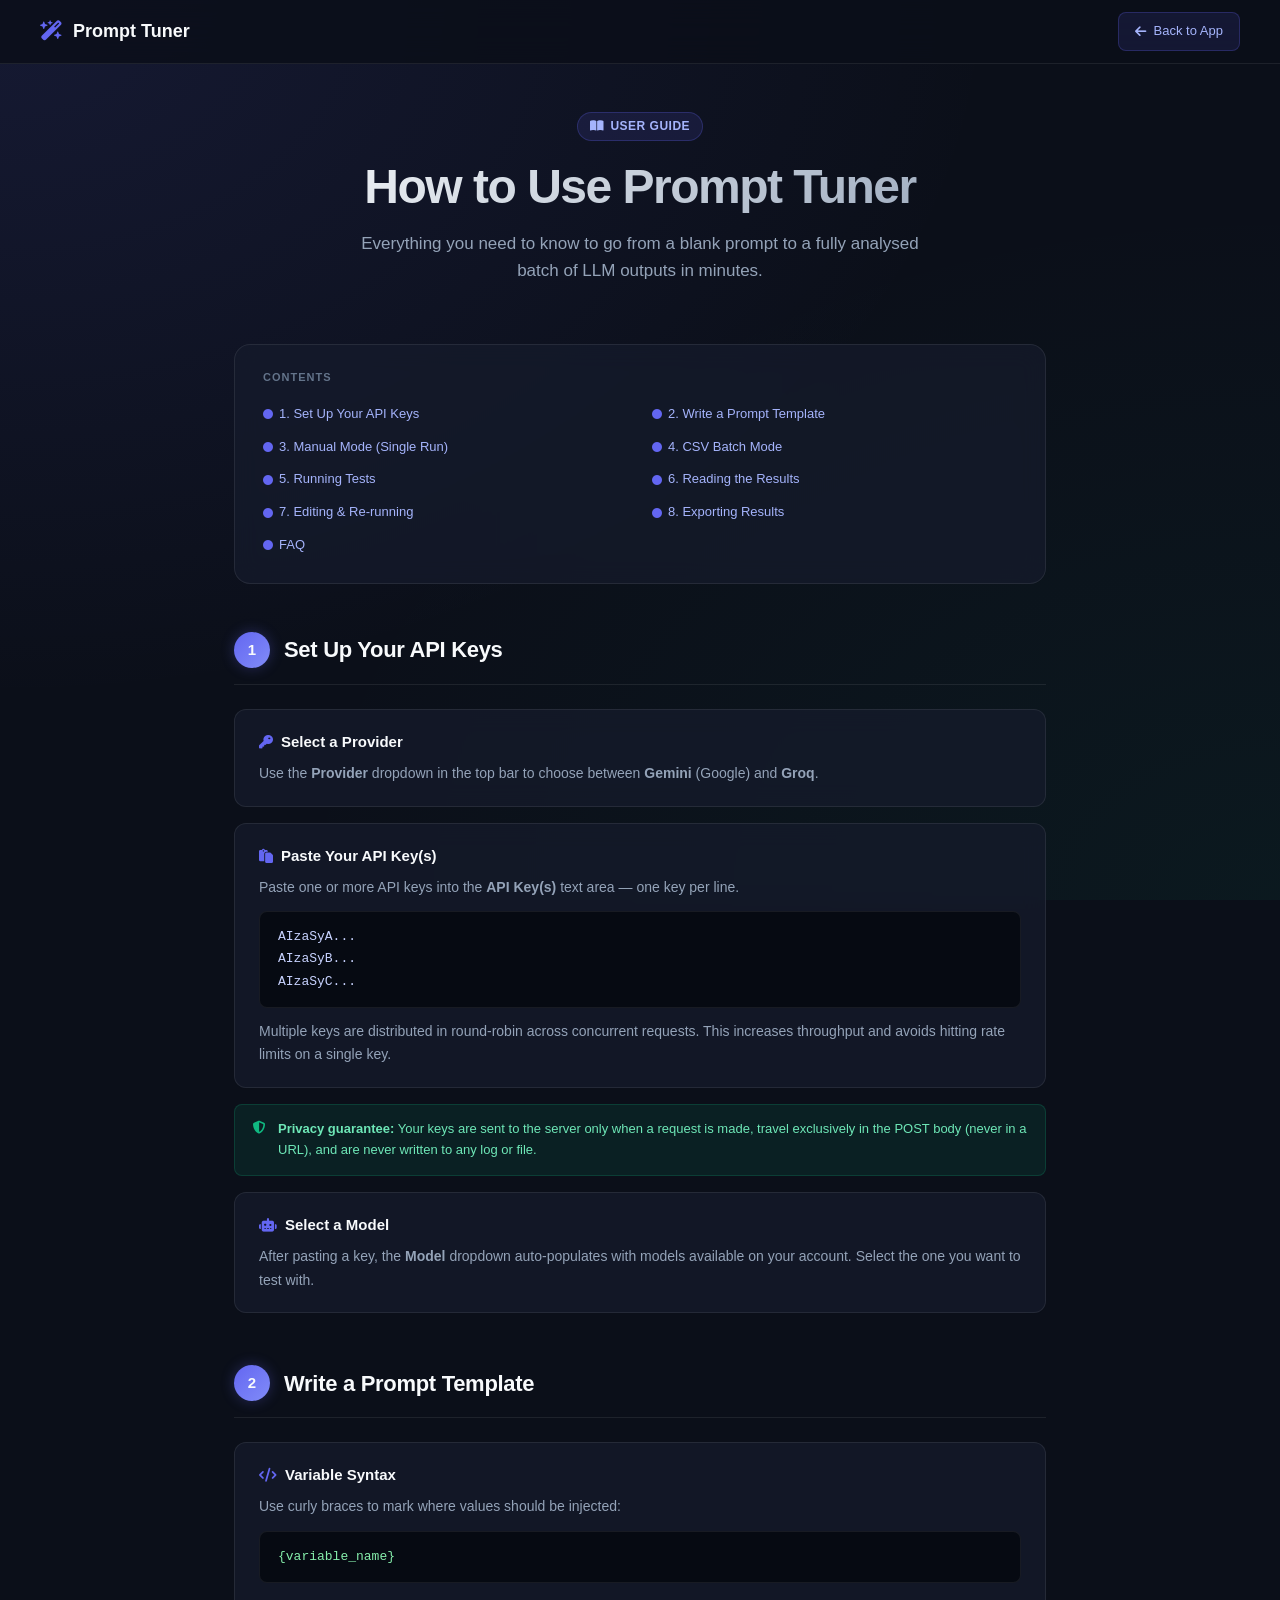
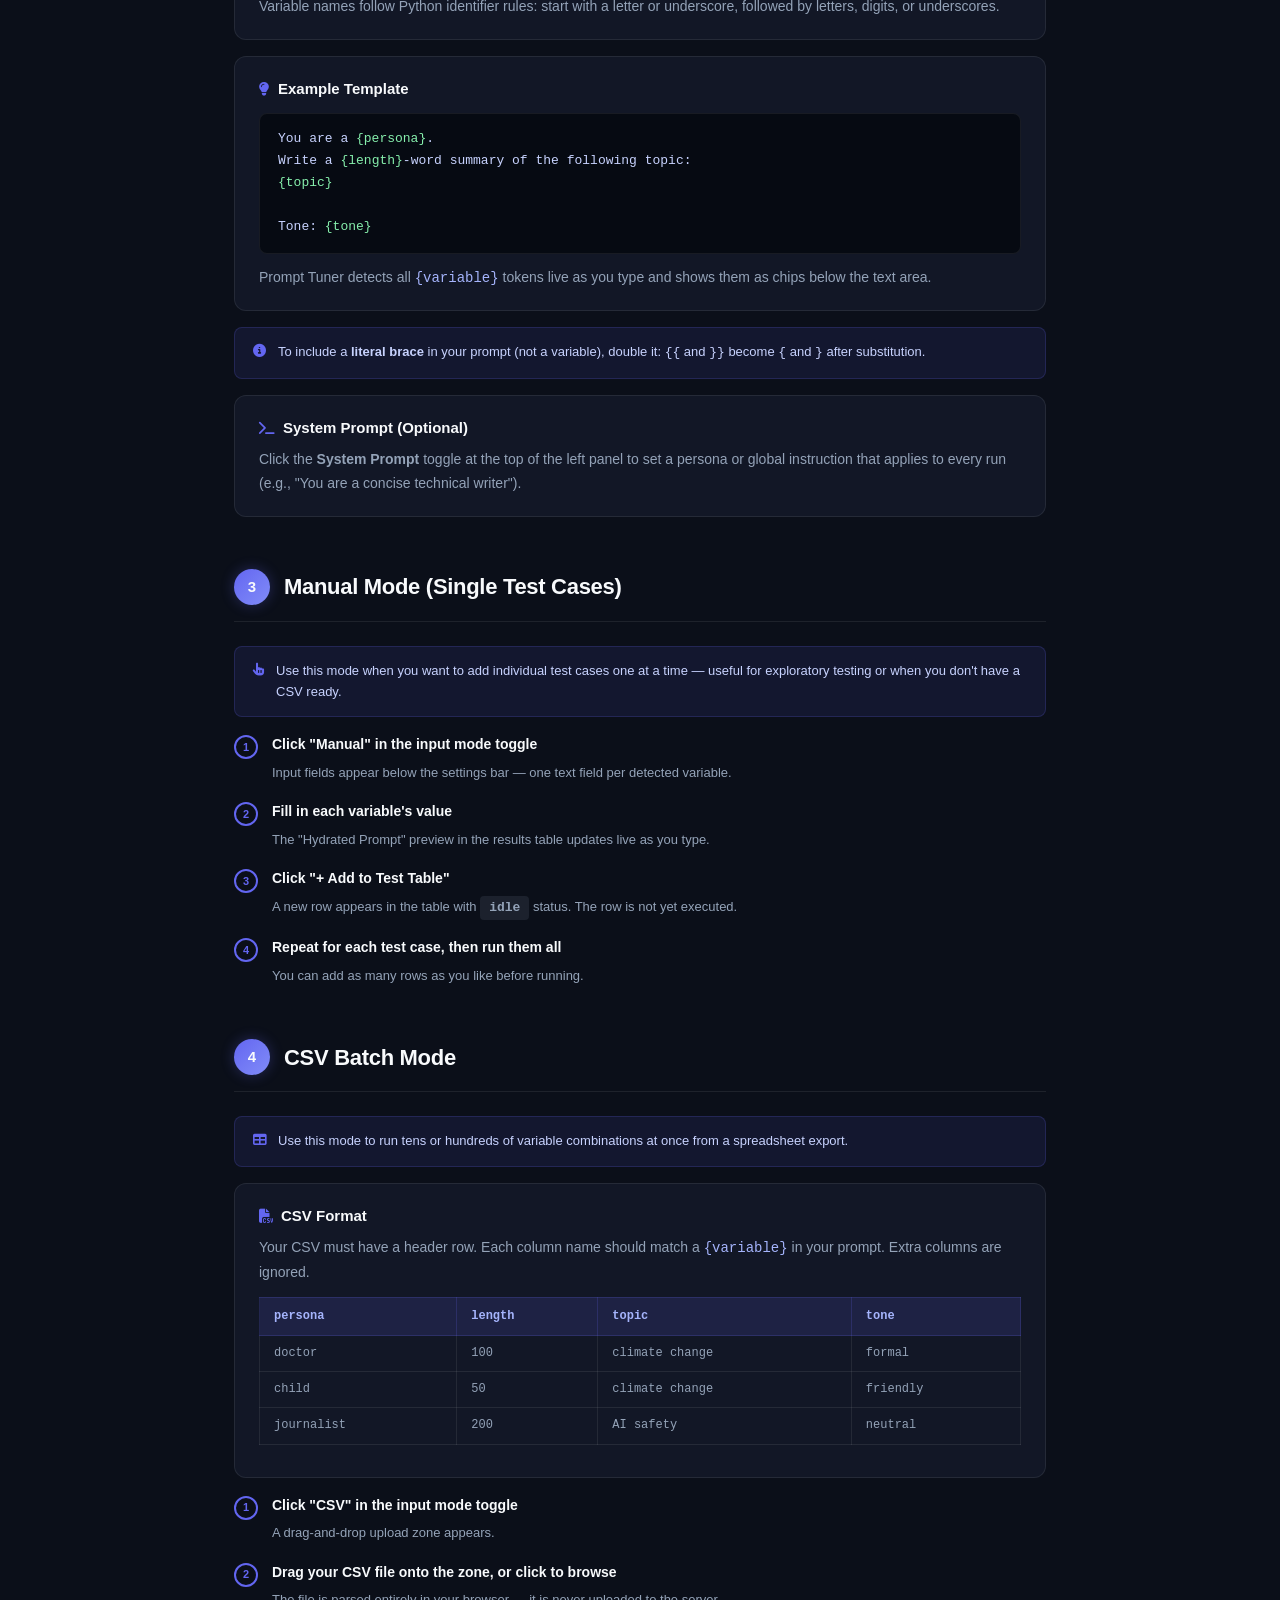
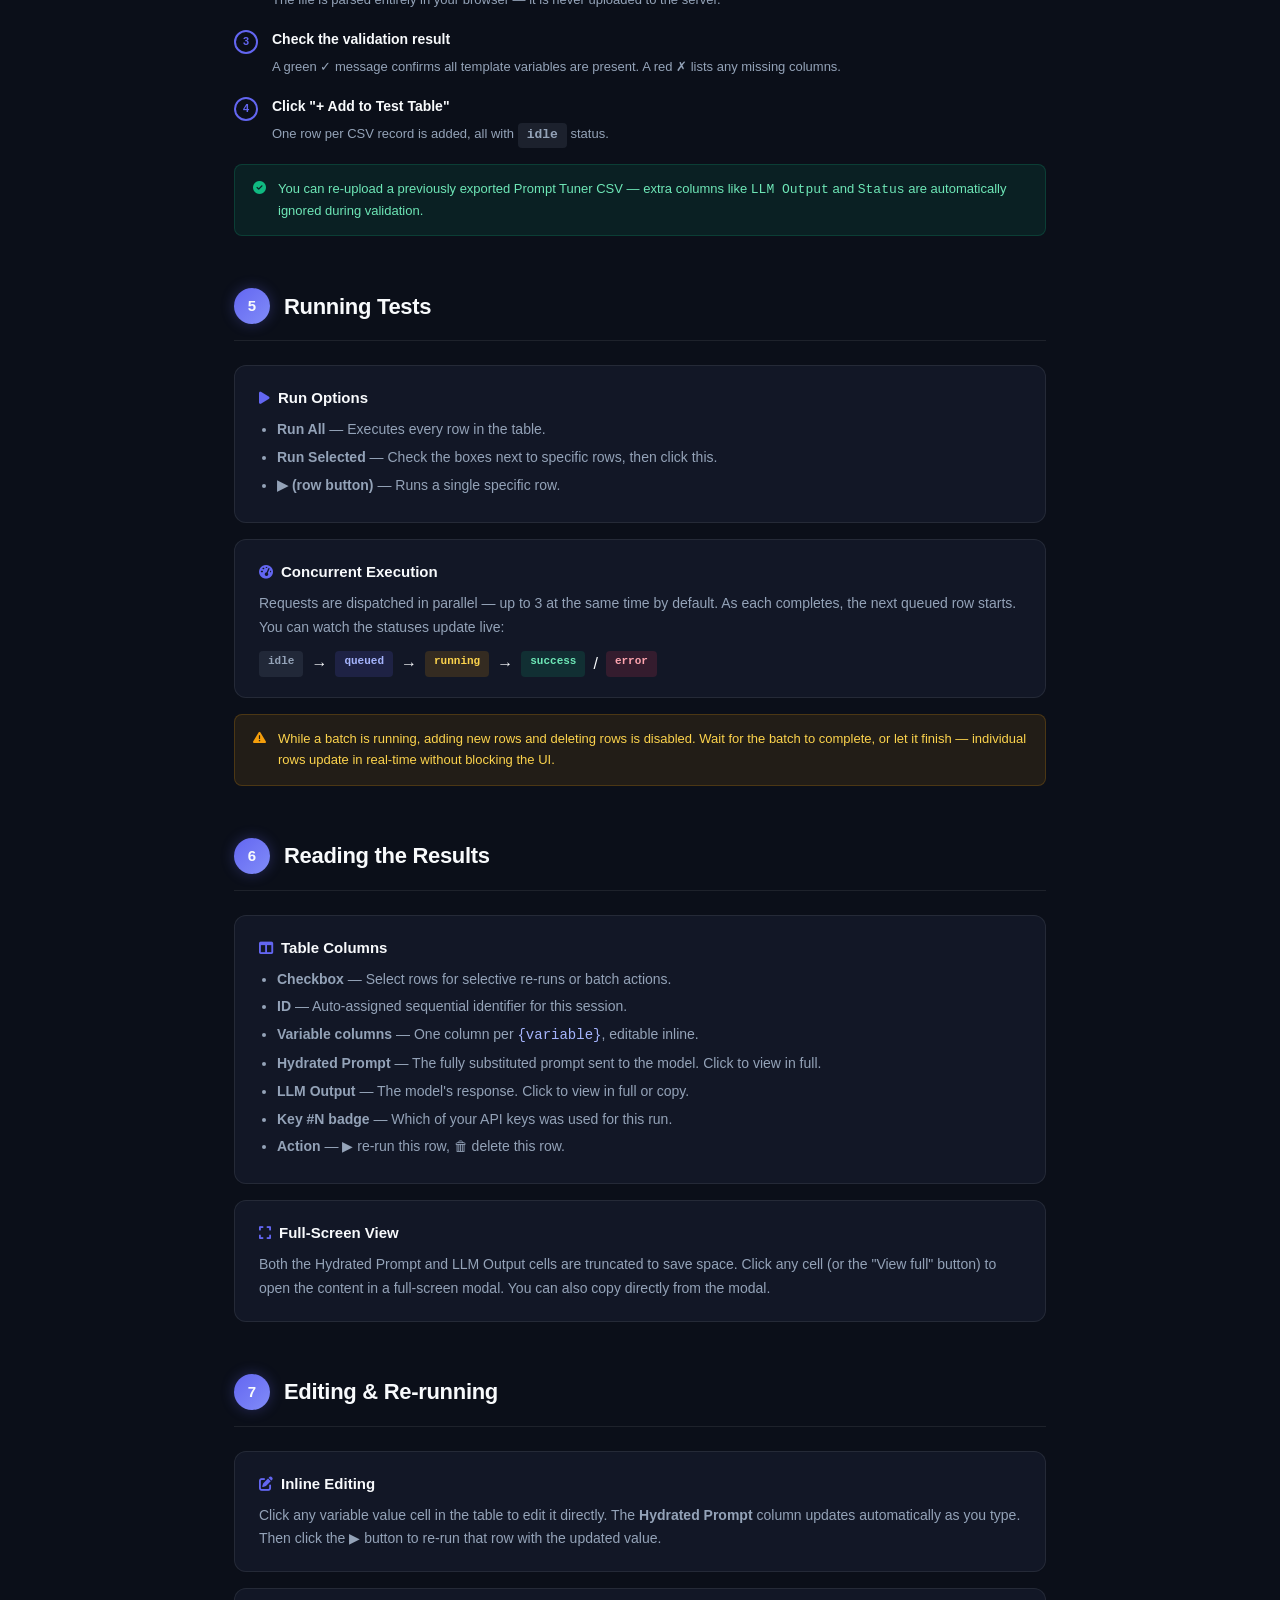
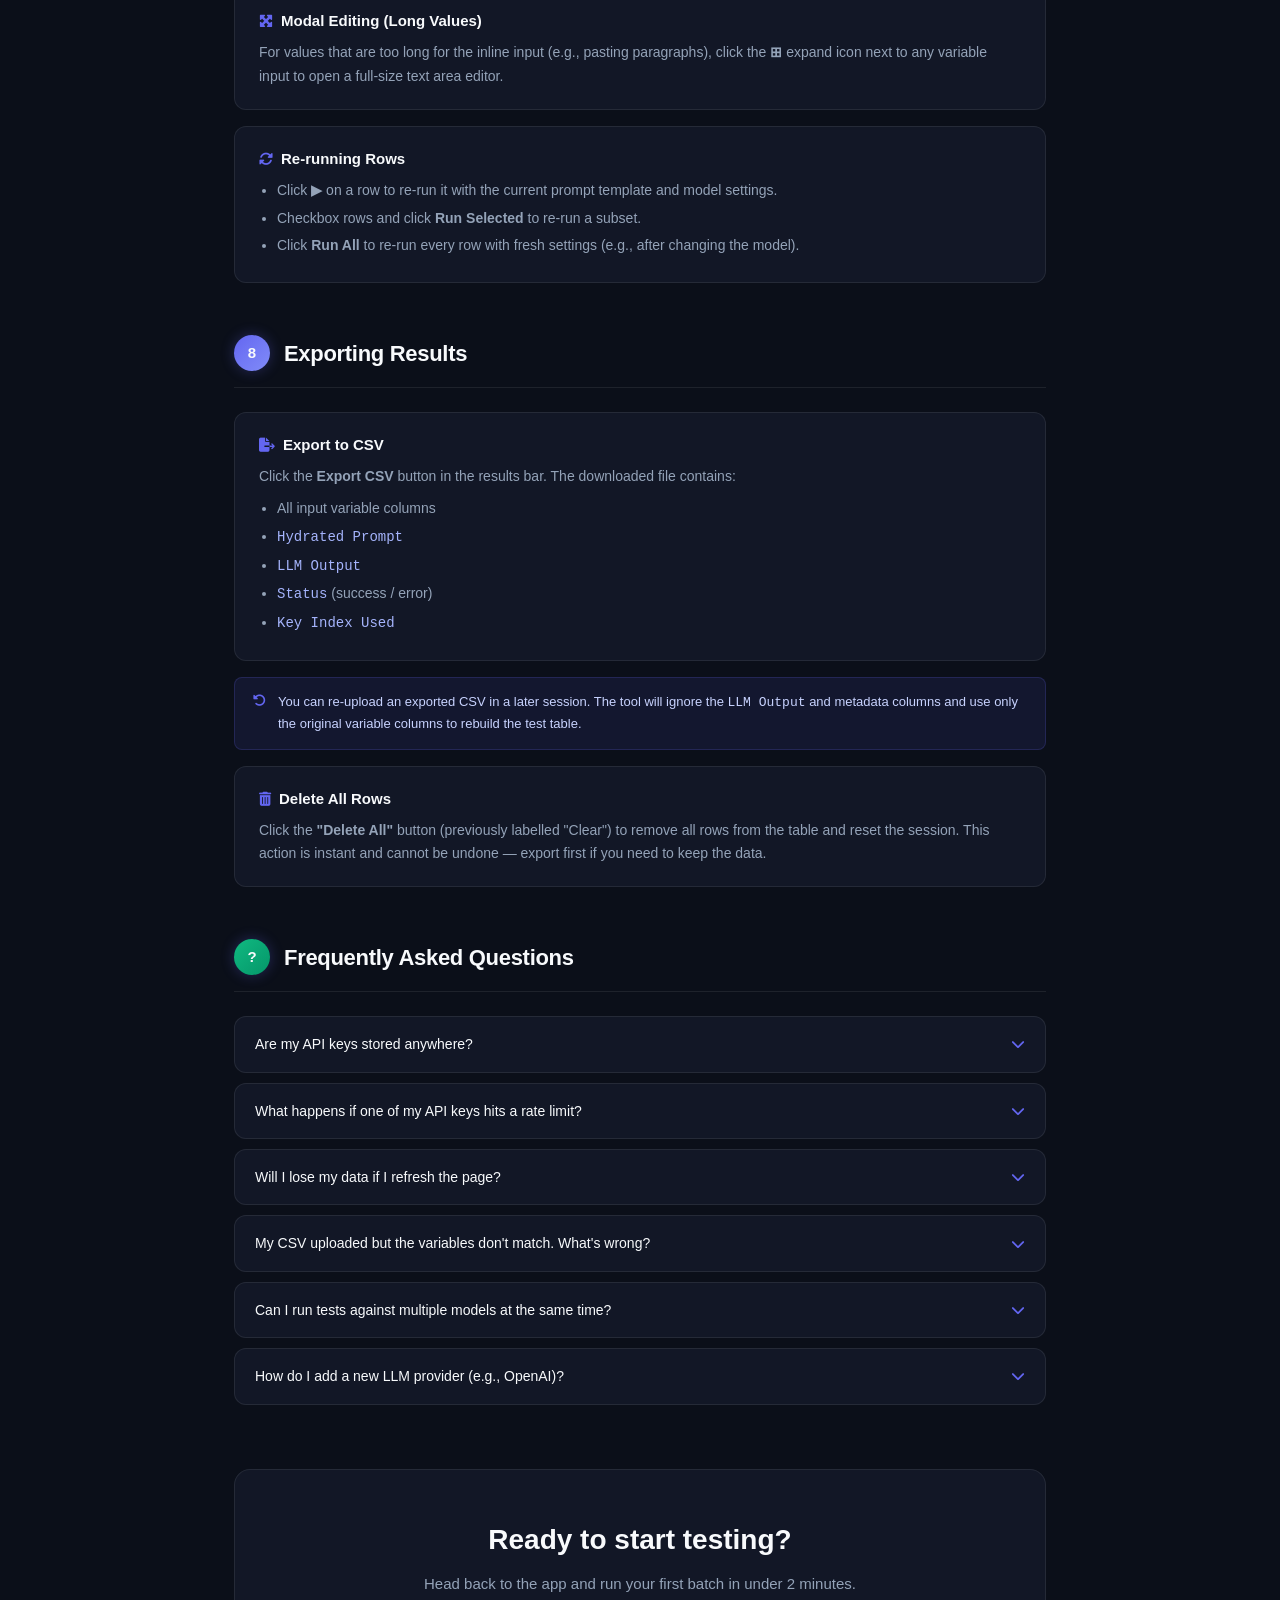
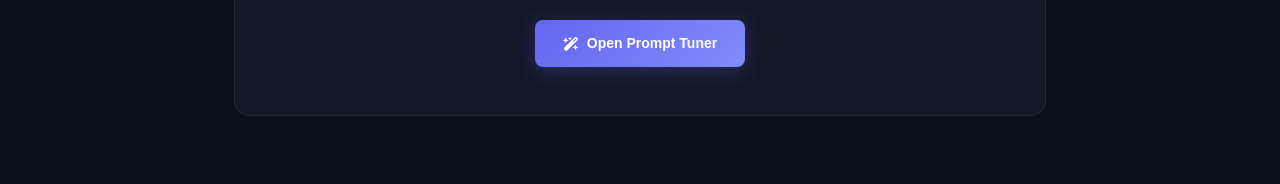
==== templates/help.html @ 9fb8c9c3 "additions" ====
<!DOCTYPE html>
<html lang="en">
<head>
    <meta charset="UTF-8">
    <meta name="viewport" content="width=device-width, initial-scale=1.0">
    <title>How to Use — Prompt Tuner</title>
    <meta name="description" content="Step-by-step guide on how to use Prompt Tuner for batch LLM prompt testing.">
    <meta http-equiv="Content-Security-Policy" content="default-src 'self'; script-src 'self' https://cdnjs.cloudflare.com; style-src 'self' 'unsafe-inline' https://cdnjs.cloudflare.com https://fonts.googleapis.com; font-src 'self' https://fonts.gstatic.com https://cdnjs.cloudflare.com; img-src 'self' data:; connect-src 'self'; frame-ancestors 'none'">
    <link rel="preconnect" href="https://fonts.googleapis.com">
    <link rel="preconnect" href="https://fonts.gstatic.com" crossorigin>
    <link href="https://fonts.googleapis.com/css2?family=Inter:wght@300;400;500;600;700&family=Outfit:wght@400;500;600;700;800&family=JetBrains+Mono:wght@400;500&display=swap" rel="stylesheet">
    <link rel="stylesheet" href="https://cdnjs.cloudflare.com/ajax/libs/font-awesome/6.4.0/css/all.min.css">
    <style>
        /* ============================================================
           Design tokens — matches the main app's design system
        ============================================================ */
        :root {
            --bg-main: #0b0f19;
            --bg-card: rgba(22, 28, 45, 0.7);
            --border-color: rgba(255, 255, 255, 0.08);
            --primary: #6366f1;
            --primary-hover: #4f46e5;
            --primary-glow: rgba(99, 102, 241, 0.3);
            --success: #10b981;
            --warning: #f59e0b;
            --error: #f43f5e;
            --text-primary: #f8fafc;
            --text-secondary: #94a3b8;
            --text-muted: #64748b;
            --font-heading: 'Outfit', sans-serif;
            --font-body: 'Inter', sans-serif;
            --font-mono: 'JetBrains Mono', monospace;
            --radius-sm: 8px;
            --radius-md: 12px;
            --radius-lg: 16px;
        }

        * { box-sizing: border-box; margin: 0; padding: 0; }

        body {
            background-color: var(--bg-main);
            background-image:
                radial-gradient(at 0% 0%, rgba(99, 102, 241, 0.12) 0px, transparent 55%),
                radial-gradient(at 100% 100%, rgba(16, 185, 129, 0.06) 0px, transparent 55%);
            background-attachment: fixed;
            color: var(--text-primary);
            font-family: var(--font-body);
            line-height: 1.6;
        }

        /* ============================================================
           Top Nav
        ============================================================ */
        .top-nav {
            position: sticky;
            top: 0;
            z-index: 100;
            background: rgba(11, 15, 25, 0.85);
            backdrop-filter: blur(16px);
            -webkit-backdrop-filter: blur(16px);
            border-bottom: 1px solid var(--border-color);
            padding: 12px 40px;
            display: flex;
            align-items: center;
            justify-content: space-between;
        }

        .nav-brand {
            display: flex;
            align-items: center;
            gap: 10px;
            text-decoration: none;
            color: var(--text-primary);
        }

        .nav-brand i { color: var(--primary); font-size: 20px; }

        .nav-brand span {
            font-family: var(--font-heading);
            font-size: 18px;
            font-weight: 700;
        }

        .nav-back {
            display: flex;
            align-items: center;
            gap: 8px;
            background: rgba(99, 102, 241, 0.12);
            border: 1px solid rgba(99, 102, 241, 0.25);
            color: #a5b4fc;
            text-decoration: none;
            padding: 8px 16px;
            border-radius: var(--radius-sm);
            font-size: 13px;
            font-weight: 500;
            transition: all 0.2s ease;
        }

        .nav-back:hover {
            background: rgba(99, 102, 241, 0.22);
            transform: translateX(-2px);
        }

        /* ============================================================
           Page layout
        ============================================================ */
        .page-wrapper {
            max-width: 860px;
            margin: 0 auto;
            padding: 48px 24px 80px;
        }

        /* Hero */
        .hero {
            text-align: center;
            margin-bottom: 60px;
        }

        .hero-badge {
            display: inline-flex;
            align-items: center;
            gap: 6px;
            background: rgba(99, 102, 241, 0.12);
            border: 1px solid rgba(99, 102, 241, 0.25);
            color: #a5b4fc;
            font-size: 12px;
            font-weight: 600;
            padding: 4px 12px;
            border-radius: 20px;
            margin-bottom: 20px;
            letter-spacing: 0.5px;
            text-transform: uppercase;
        }

        .hero h1 {
            font-family: var(--font-heading);
            font-size: 48px;
            font-weight: 800;
            letter-spacing: -1.5px;
            line-height: 1.1;
            margin-bottom: 16px;
            background: linear-gradient(135deg, #f8fafc 0%, #94a3b8 100%);
            -webkit-background-clip: text;
            -webkit-text-fill-color: transparent;
            background-clip: text;
        }

        .hero p {
            font-size: 17px;
            color: var(--text-secondary);
            max-width: 560px;
            margin: 0 auto;
        }

        /* ============================================================
           TOC
        ============================================================ */
        .toc-card {
            background: var(--bg-card);
            border: 1px solid var(--border-color);
            border-radius: var(--radius-lg);
            backdrop-filter: blur(12px);
            padding: 24px 28px;
            margin-bottom: 48px;
        }

        .toc-title {
            font-size: 11px;
            font-weight: 700;
            color: var(--text-muted);
            text-transform: uppercase;
            letter-spacing: 1px;
            margin-bottom: 14px;
        }

        .toc-list {
            list-style: none;
            display: grid;
            grid-template-columns: 1fr 1fr;
            gap: 6px 24px;
        }

        .toc-list a {
            color: #a5b4fc;
            text-decoration: none;
            font-size: 13px;
            display: flex;
            align-items: center;
            gap: 6px;
            padding: 3px 0;
            transition: color 0.15s ease;
        }

        .toc-list a:hover { color: #c7d2fe; }
        .toc-list a i { font-size: 10px; color: var(--primary); }

        /* ============================================================
           Sections
        ============================================================ */
        .section { margin-bottom: 52px; }

        .section-header {
            display: flex;
            align-items: center;
            gap: 14px;
            margin-bottom: 24px;
            padding-bottom: 16px;
            border-bottom: 1px solid var(--border-color);
        }

        .step-num {
            width: 36px;
            height: 36px;
            border-radius: 50%;
            background: linear-gradient(135deg, var(--primary), #818cf8);
            display: flex;
            align-items: center;
            justify-content: center;
            font-family: var(--font-heading);
            font-size: 15px;
            font-weight: 700;
            flex-shrink: 0;
            box-shadow: 0 0 14px var(--primary-glow);
        }

        .section-header h2 {
            font-family: var(--font-heading);
            font-size: 22px;
            font-weight: 700;
            letter-spacing: -0.3px;
        }

        /* ============================================================
           Cards inside sections
        ============================================================ */
        .info-card {
            background: var(--bg-card);
            border: 1px solid var(--border-color);
            border-radius: var(--radius-md);
            backdrop-filter: blur(12px);
            padding: 20px 24px;
            margin-bottom: 16px;
        }

        .info-card h3 {
            font-family: var(--font-heading);
            font-size: 15px;
            font-weight: 600;
            margin-bottom: 8px;
            display: flex;
            align-items: center;
            gap: 8px;
        }

        .info-card h3 i { color: var(--primary); font-size: 14px; }

        .info-card p, .info-card li {
            font-size: 14px;
            color: var(--text-secondary);
            line-height: 1.7;
        }

        .info-card ul { padding-left: 18px; }
        .info-card ul li { margin-bottom: 4px; }

        /* Code / example blocks */
        .code-block {
            background: #060a12;
            border: 1px solid rgba(255,255,255,0.07);
            border-radius: var(--radius-sm);
            padding: 14px 18px;
            margin: 12px 0;
            font-family: var(--font-mono);
            font-size: 13px;
            color: #c7d2fe;
            overflow-x: auto;
            line-height: 1.7;
        }

        .code-block .var { color: #86efac; }
        .code-block .comment { color: var(--text-muted); font-style: italic; }

        /* Callout boxes */
        .callout {
            display: flex;
            gap: 12px;
            padding: 14px 18px;
            border-radius: var(--radius-sm);
            font-size: 13px;
            line-height: 1.6;
            margin-bottom: 16px;
        }

        .callout i { flex-shrink: 0; margin-top: 2px; }

        .callout-tip {
            background: rgba(99, 102, 241, 0.1);
            border: 1px solid rgba(99, 102, 241, 0.2);
            color: #c7d2fe;
        }
        .callout-tip i { color: var(--primary); }

        .callout-success {
            background: rgba(16, 185, 129, 0.1);
            border: 1px solid rgba(16, 185, 129, 0.2);
            color: #6ee7b7;
        }
        .callout-success i { color: var(--success); }

        .callout-warning {
            background: rgba(245, 158, 11, 0.1);
            border: 1px solid rgba(245, 158, 11, 0.2);
            color: #fcd34d;
        }
        .callout-warning i { color: var(--warning); }

        /* Step list */
        .step-list { list-style: none; padding: 0; }
        .step-list li {
            display: flex;
            gap: 14px;
            margin-bottom: 16px;
        }
        .step-list .dot {
            width: 24px;
            height: 24px;
            border-radius: 50%;
            border: 2px solid var(--primary);
            display: flex;
            align-items: center;
            justify-content: center;
            font-size: 11px;
            font-weight: 700;
            color: var(--primary);
            flex-shrink: 0;
            margin-top: 2px;
        }
        .step-list .content { flex: 1; }
        .step-list .content strong {
            display: block;
            font-size: 14px;
            margin-bottom: 3px;
            color: var(--text-primary);
        }
        .step-list .content span {
            font-size: 13px;
            color: var(--text-secondary);
        }

        /* Status badges */
        .badge {
            display: inline-block;
            padding: 2px 9px;
            border-radius: 4px;
            font-size: 11px;
            font-weight: 600;
            font-family: var(--font-mono);
        }
        .badge-idle { background: rgba(148,163,184,.12); color: #94a3b8; }
        .badge-pending { background: rgba(99,102,241,.15); color: #a5b4fc; }
        .badge-running { background: rgba(245,158,11,.15); color: #fcd34d; }
        .badge-success { background: rgba(16,185,129,.15); color: #6ee7b7; }
        .badge-error { background: rgba(244,63,94,.15); color: #fda4af; }

        /* CSV format table */
        .csv-table-wrapper { overflow-x: auto; margin: 12px 0; }
        .csv-table {
            width: 100%;
            border-collapse: collapse;
            font-size: 13px;
        }
        .csv-table th {
            background: rgba(99,102,241,.15);
            color: #a5b4fc;
            padding: 9px 14px;
            text-align: left;
            font-family: var(--font-mono);
            font-size: 12px;
            border: 1px solid rgba(99,102,241,.2);
        }
        .csv-table td {
            padding: 8px 14px;
            border: 1px solid var(--border-color);
            color: var(--text-secondary);
            font-family: var(--font-mono);
            font-size: 12px;
        }

        /* ============================================================
           FAQ
        ============================================================ */
        .faq-item {
            background: var(--bg-card);
            border: 1px solid var(--border-color);
            border-radius: var(--radius-md);
            margin-bottom: 10px;
            overflow: hidden;
        }

        .faq-question {
            width: 100%;
            background: none;
            border: none;
            padding: 16px 20px;
            display: flex;
            align-items: center;
            justify-content: space-between;
            cursor: pointer;
            color: var(--text-primary);
            font-family: var(--font-body);
            font-size: 14px;
            font-weight: 500;
            text-align: left;
            transition: background 0.15s ease;
            list-style: none;
        }
        
        .faq-question::-webkit-details-marker {
            display: none;
        }

        .faq-question:hover { background: rgba(255,255,255,.03); }
        .faq-question i { color: var(--primary); transition: transform 0.2s ease; }
        .faq-item[open] .faq-question i { transform: rotate(180deg); }

        .faq-answer {
            padding: 0 20px 16px;
            font-size: 13px;
            color: var(--text-secondary);
            line-height: 1.7;
            border-top: 1px solid var(--border-color);
            padding-top: 14px;
        }

        /* ============================================================
           Footer CTA
        ============================================================ */
        .footer-cta {
            text-align: center;
            margin-top: 64px;
            padding: 48px 32px;
            background: var(--bg-card);
            border: 1px solid var(--border-color);
            border-radius: var(--radius-lg);
            backdrop-filter: blur(12px);
        }

        .footer-cta h2 {
            font-family: var(--font-heading);
            font-size: 28px;
            font-weight: 700;
            margin-bottom: 10px;
        }

        .footer-cta p {
            color: var(--text-secondary);
            font-size: 15px;
            margin-bottom: 24px;
        }

        .btn-primary {
            display: inline-flex;
            align-items: center;
            gap: 8px;
            background: linear-gradient(135deg, var(--primary), #818cf8);
            color: #fff;
            text-decoration: none;
            padding: 12px 28px;
            border-radius: var(--radius-sm);
            font-size: 14px;
            font-weight: 600;
            transition: all 0.2s ease;
            box-shadow: 0 4px 20px var(--primary-glow);
        }

        .btn-primary:hover {
            transform: translateY(-2px);
            box-shadow: 0 6px 28px var(--primary-glow);
        }
    </style>
</head>
<body>

<!-- Top Nav -->
<nav class="top-nav">
    <a href="/" class="nav-brand">
        <i class="fa-solid fa-wand-magic-sparkles"></i>
        <span>Prompt Tuner</span>
    </a>
    <a href="/" class="nav-back">
        <i class="fa-solid fa-arrow-left"></i>
        Back to App
    </a>
</nav>

<div class="page-wrapper">

    <!-- Hero -->
    <div class="hero">
        <div class="hero-badge"><i class="fa-solid fa-book-open"></i> User Guide</div>
        <h1>How to Use Prompt Tuner</h1>
        <p>Everything you need to know to go from a blank prompt to a fully analysed batch of LLM outputs in minutes.</p>
    </div>

    <!-- Table of Contents -->
    <div class="toc-card">
        <div class="toc-title">Contents</div>
        <ul class="toc-list">
            <li><a href="#step1"><i class="fa-solid fa-circle"></i> 1. Set Up Your API Keys</a></li>
            <li><a href="#step2"><i class="fa-solid fa-circle"></i> 2. Write a Prompt Template</a></li>
            <li><a href="#step3"><i class="fa-solid fa-circle"></i> 3. Manual Mode (Single Run)</a></li>
            <li><a href="#step4"><i class="fa-solid fa-circle"></i> 4. CSV Batch Mode</a></li>
            <li><a href="#step5"><i class="fa-solid fa-circle"></i> 5. Running Tests</a></li>
            <li><a href="#step6"><i class="fa-solid fa-circle"></i> 6. Reading the Results</a></li>
            <li><a href="#step7"><i class="fa-solid fa-circle"></i> 7. Editing & Re-running</a></li>
            <li><a href="#step8"><i class="fa-solid fa-circle"></i> 8. Exporting Results</a></li>
            <li><a href="#faq"><i class="fa-solid fa-circle"></i> FAQ</a></li>
        </ul>
    </div>

    <!-- =========================================================== -->
    <!-- Step 1: API Keys -->
    <!-- =========================================================== -->
    <div class="section" id="step1">
        <div class="section-header">
            <div class="step-num">1</div>
            <h2>Set Up Your API Keys</h2>
        </div>

        <div class="info-card">
            <h3><i class="fa-solid fa-key"></i> Select a Provider</h3>
            <p>Use the <strong>Provider</strong> dropdown in the top bar to choose between <strong>Gemini</strong> (Google) and <strong>Groq</strong>.</p>
        </div>

        <div class="info-card">
            <h3><i class="fa-solid fa-paste"></i> Paste Your API Key(s)</h3>
            <p>Paste one or more API keys into the <strong>API Key(s)</strong> text area — one key per line.</p>
            <div class="code-block">AIzaSyA...<br>AIzaSyB...<br>AIzaSyC...</div>
            <p style="margin-top:10px">Multiple keys are distributed in round-robin across concurrent requests. This increases throughput and avoids hitting rate limits on a single key.</p>
        </div>

        <div class="callout callout-success">
            <i class="fa-solid fa-shield-halved"></i>
            <span><strong>Privacy guarantee:</strong> Your keys are sent to the server only when a request is made, travel exclusively in the POST body (never in a URL), and are never written to any log or file.</span>
        </div>

        <div class="info-card">
            <h3><i class="fa-solid fa-robot"></i> Select a Model</h3>
            <p>After pasting a key, the <strong>Model</strong> dropdown auto-populates with models available on your account. Select the one you want to test with.</p>
        </div>
    </div>

    <!-- =========================================================== -->
    <!-- Step 2: Template -->
    <!-- =========================================================== -->
    <div class="section" id="step2">
        <div class="section-header">
            <div class="step-num">2</div>
            <h2>Write a Prompt Template</h2>
        </div>

        <div class="info-card">
            <h3><i class="fa-solid fa-code"></i> Variable Syntax</h3>
            <p>Use curly braces to mark where values should be injected:</p>
            <div class="code-block"><span class="var">{variable_name}</span></div>
            <p style="margin-top:10px">Variable names follow Python identifier rules: start with a letter or underscore, followed by letters, digits, or underscores.</p>
        </div>

        <div class="info-card">
            <h3><i class="fa-solid fa-lightbulb"></i> Example Template</h3>
            <div class="code-block">You are a <span class="var">{persona}</span>.<br>Write a <span class="var">{length}</span>-word summary of the following topic:<br><span class="var">{topic}</span><br><br>Tone: <span class="var">{tone}</span></div>
            <p style="margin-top:10px">Prompt Tuner detects all <code style="font-family: var(--font-mono); color:#a5b4fc">{variable}</code> tokens live as you type and shows them as chips below the text area.</p>
        </div>

        <div class="callout callout-tip">
            <i class="fa-solid fa-circle-info"></i>
            <span>To include a <strong>literal brace</strong> in your prompt (not a variable), double it: <code style="font-family: var(--font-mono)">&#123;&#123;</code> and <code style="font-family: var(--font-mono)">&#125;&#125;</code> become <code style="font-family: var(--font-mono)">&#123;</code> and <code style="font-family: var(--font-mono)">&#125;</code> after substitution.</span>
        </div>

        <div class="info-card">
            <h3><i class="fa-solid fa-terminal"></i> System Prompt (Optional)</h3>
            <p>Click the <strong>System Prompt</strong> toggle at the top of the left panel to set a persona or global instruction that applies to every run (e.g., "You are a concise technical writer").</p>
        </div>
    </div>

    <!-- =========================================================== -->
    <!-- Step 3: Manual Mode -->
    <!-- =========================================================== -->
    <div class="section" id="step3">
        <div class="section-header">
            <div class="step-num">3</div>
            <h2>Manual Mode (Single Test Cases)</h2>
        </div>

        <div class="callout callout-tip">
            <i class="fa-solid fa-hand-pointer"></i>
            <span>Use this mode when you want to add individual test cases one at a time — useful for exploratory testing or when you don't have a CSV ready.</span>
        </div>

        <ul class="step-list">
            <li>
                <div class="dot">1</div>
                <div class="content">
                    <strong>Click "Manual" in the input mode toggle</strong>
                    <span>Input fields appear below the settings bar — one text field per detected variable.</span>
                </div>
            </li>
            <li>
                <div class="dot">2</div>
                <div class="content">
                    <strong>Fill in each variable's value</strong>
                    <span>The "Hydrated Prompt" preview in the results table updates live as you type.</span>
                </div>
            </li>
            <li>
                <div class="dot">3</div>
                <div class="content">
                    <strong>Click "+ Add to Test Table"</strong>
                    <span>A new row appears in the table with <span class="badge badge-idle">idle</span> status. The row is not yet executed.</span>
                </div>
            </li>
            <li>
                <div class="dot">4</div>
                <div class="content">
                    <strong>Repeat for each test case, then run them all</strong>
                    <span>You can add as many rows as you like before running.</span>
                </div>
            </li>
        </ul>
    </div>

    <!-- =========================================================== -->
    <!-- Step 4: CSV Mode -->
    <!-- =========================================================== -->
    <div class="section" id="step4">
        <div class="section-header">
            <div class="step-num">4</div>
            <h2>CSV Batch Mode</h2>
        </div>

        <div class="callout callout-tip">
            <i class="fa-solid fa-table"></i>
            <span>Use this mode to run tens or hundreds of variable combinations at once from a spreadsheet export.</span>
        </div>

        <div class="info-card">
            <h3><i class="fa-solid fa-file-csv"></i> CSV Format</h3>
            <p>Your CSV must have a header row. Each column name should match a <code style="font-family: var(--font-mono); color:#a5b4fc">{variable}</code> in your prompt. Extra columns are ignored.</p>
            <div class="csv-table-wrapper">
                <table class="csv-table">
                    <thead>
                        <tr><th>persona</th><th>length</th><th>topic</th><th>tone</th></tr>
                    </thead>
                    <tbody>
                        <tr><td>doctor</td><td>100</td><td>climate change</td><td>formal</td></tr>
                        <tr><td>child</td><td>50</td><td>climate change</td><td>friendly</td></tr>
                        <tr><td>journalist</td><td>200</td><td>AI safety</td><td>neutral</td></tr>
                    </tbody>
                </table>
            </div>
        </div>

        <ul class="step-list">
            <li>
                <div class="dot">1</div>
                <div class="content">
                    <strong>Click "CSV" in the input mode toggle</strong>
                    <span>A drag-and-drop upload zone appears.</span>
                </div>
            </li>
            <li>
                <div class="dot">2</div>
                <div class="content">
                    <strong>Drag your CSV file onto the zone, or click to browse</strong>
                    <span>The file is parsed entirely in your browser — it is never uploaded to the server.</span>
                </div>
            </li>
            <li>
                <div class="dot">3</div>
                <div class="content">
                    <strong>Check the validation result</strong>
                    <span>A green ✓ message confirms all template variables are present. A red ✗ lists any missing columns.</span>
                </div>
            </li>
            <li>
                <div class="dot">4</div>
                <div class="content">
                    <strong>Click "+ Add to Test Table"</strong>
                    <span>One row per CSV record is added, all with <span class="badge badge-idle">idle</span> status.</span>
                </div>
            </li>
        </ul>

        <div class="callout callout-success">
            <i class="fa-solid fa-circle-check"></i>
            <span>You can re-upload a previously exported Prompt Tuner CSV — extra columns like <code style="font-family:var(--font-mono)">LLM Output</code> and <code style="font-family:var(--font-mono)">Status</code> are automatically ignored during validation.</span>
        </div>
    </div>

    <!-- =========================================================== -->
    <!-- Step 5: Running Tests -->
    <!-- =========================================================== -->
    <div class="section" id="step5">
        <div class="section-header">
            <div class="step-num">5</div>
            <h2>Running Tests</h2>
        </div>

        <div class="info-card">
            <h3><i class="fa-solid fa-play"></i> Run Options</h3>
            <ul>
                <li><strong>Run All</strong> — Executes every row in the table.</li>
                <li><strong>Run Selected</strong> — Check the boxes next to specific rows, then click this.</li>
                <li><strong>▶ (row button)</strong> — Runs a single specific row.</li>
            </ul>
        </div>

        <div class="info-card">
            <h3><i class="fa-solid fa-gauge-high"></i> Concurrent Execution</h3>
            <p>Requests are dispatched in parallel — up to 3 at the same time by default. As each completes, the next queued row starts. You can watch the statuses update live:</p>
            <div style="display:flex; gap:8px; flex-wrap:wrap; margin-top:12px;">
                <span class="badge badge-idle">idle</span>
                <span>→</span>
                <span class="badge badge-pending">queued</span>
                <span>→</span>
                <span class="badge badge-running">running</span>
                <span>→</span>
                <span class="badge badge-success">success</span>
                <span>/</span>
                <span class="badge badge-error">error</span>
            </div>
        </div>

        <div class="callout callout-warning">
            <i class="fa-solid fa-triangle-exclamation"></i>
            <span>While a batch is running, adding new rows and deleting rows is disabled. Wait for the batch to complete, or let it finish — individual rows update in real-time without blocking the UI.</span>
        </div>
    </div>

    <!-- =========================================================== -->
    <!-- Step 6: Results -->
    <!-- =========================================================== -->
    <div class="section" id="step6">
        <div class="section-header">
            <div class="step-num">6</div>
            <h2>Reading the Results</h2>
        </div>

        <div class="info-card">
            <h3><i class="fa-solid fa-table-columns"></i> Table Columns</h3>
            <ul>
                <li><strong>Checkbox</strong> — Select rows for selective re-runs or batch actions.</li>
                <li><strong>ID</strong> — Auto-assigned sequential identifier for this session.</li>
                <li><strong>Variable columns</strong> — One column per <code style="font-family:var(--font-mono);color:#a5b4fc">{variable}</code>, editable inline.</li>
                <li><strong>Hydrated Prompt</strong> — The fully substituted prompt sent to the model. Click to view in full.</li>
                <li><strong>LLM Output</strong> — The model's response. Click to view in full or copy.</li>
                <li><strong>Key #N badge</strong> — Which of your API keys was used for this run.</li>
                <li><strong>Action</strong> — ▶ re-run this row, 🗑 delete this row.</li>
            </ul>
        </div>

        <div class="info-card">
            <h3><i class="fa-solid fa-expand"></i> Full-Screen View</h3>
            <p>Both the Hydrated Prompt and LLM Output cells are truncated to save space. Click any cell (or the "View full" button) to open the content in a full-screen modal. You can also copy directly from the modal.</p>
        </div>
    </div>

    <!-- =========================================================== -->
    <!-- Step 7: Editing & Re-running -->
    <!-- =========================================================== -->
    <div class="section" id="step7">
        <div class="section-header">
            <div class="step-num">7</div>
            <h2>Editing & Re-running</h2>
        </div>

        <div class="info-card">
            <h3><i class="fa-solid fa-pen-to-square"></i> Inline Editing</h3>
            <p>Click any variable value cell in the table to edit it directly. The <strong>Hydrated Prompt</strong> column updates automatically as you type. Then click the ▶ button to re-run that row with the updated value.</p>
        </div>

        <div class="info-card">
            <h3><i class="fa-solid fa-expand-arrows-alt"></i> Modal Editing (Long Values)</h3>
            <p>For values that are too long for the inline input (e.g., pasting paragraphs), click the <strong>⊞</strong> expand icon next to any variable input to open a full-size text area editor.</p>
        </div>

        <div class="info-card">
            <h3><i class="fa-solid fa-rotate"></i> Re-running Rows</h3>
            <ul>
                <li>Click <strong>▶</strong> on a row to re-run it with the current prompt template and model settings.</li>
                <li>Checkbox rows and click <strong>Run Selected</strong> to re-run a subset.</li>
                <li>Click <strong>Run All</strong> to re-run every row with fresh settings (e.g., after changing the model).</li>
            </ul>
        </div>
    </div>

    <!-- =========================================================== -->
    <!-- Step 8: Exporting -->
    <!-- =========================================================== -->
    <div class="section" id="step8">
        <div class="section-header">
            <div class="step-num">8</div>
            <h2>Exporting Results</h2>
        </div>

        <div class="info-card">
            <h3><i class="fa-solid fa-file-export"></i> Export to CSV</h3>
            <p>Click the <strong>Export CSV</strong> button in the results bar. The downloaded file contains:</p>
            <ul style="margin-top: 8px;">
                <li>All input variable columns</li>
                <li><code style="font-family:var(--font-mono);color:#a5b4fc">Hydrated Prompt</code></li>
                <li><code style="font-family:var(--font-mono);color:#a5b4fc">LLM Output</code></li>
                <li><code style="font-family:var(--font-mono);color:#a5b4fc">Status</code> (success / error)</li>
                <li><code style="font-family:var(--font-mono);color:#a5b4fc">Key Index Used</code></li>
            </ul>
        </div>

        <div class="callout callout-tip">
            <i class="fa-solid fa-rotate-left"></i>
            <span>You can re-upload an exported CSV in a later session. The tool will ignore the <code style="font-family:var(--font-mono)">LLM Output</code> and metadata columns and use only the original variable columns to rebuild the test table.</span>
        </div>

        <div class="info-card">
            <h3><i class="fa-solid fa-trash-can"></i> Delete All Rows</h3>
            <p>Click the <strong>"Delete All"</strong> button (previously labelled "Clear") to remove all rows from the table and reset the session. This action is instant and cannot be undone — export first if you need to keep the data.</p>
        </div>
    </div>

    <!-- =========================================================== -->
    <!-- FAQ -->
    <!-- =========================================================== -->
    <div class="section" id="faq">
        <div class="section-header">
            <div class="step-num" style="background: linear-gradient(135deg, #10b981, #059669);">?</div>
            <h2>Frequently Asked Questions</h2>
        </div>

        <details class="faq-item">
            <summary class="faq-question">
                Are my API keys stored anywhere?
                <i class="fa-solid fa-chevron-down"></i>
            </summary>
            <div class="faq-answer">
                No. Keys are stored only in your browser's <code>localStorage</code> on your own device and are sent to the server only inside the POST request body when you trigger a run. The server never writes keys to logs, files, or a database. They exist in server memory for the duration of the API call only (~1–5 seconds), then are garbage collected.
            </div>
        </details>

        <details class="faq-item">
            <summary class="faq-question">
                What happens if one of my API keys hits a rate limit?
                <i class="fa-solid fa-chevron-down"></i>
            </summary>
            <div class="faq-answer">
                The backend automatically detects rate-limit errors (HTTP 429) and rotates to the next key in your list. After a 300ms pause, it retries with the next key. If all keys fail, the row shows an <span class="badge badge-error">error</span> status with details.
            </div>
        </details>

        <details class="faq-item">
            <summary class="faq-question">
                Will I lose my data if I refresh the page?
                <i class="fa-solid fa-chevron-down"></i>
            </summary>
            <div class="faq-answer">
                Your <strong>prompt template, system prompt, API keys, provider, and model</strong> are auto-saved to <code>localStorage</code> and restored on the next page load. However, the <strong>results table</strong> is held in memory only — export to CSV before refreshing if you need to keep results.
            </div>
        </details>

        <details class="faq-item">
            <summary class="faq-question">
                My CSV uploaded but the variables don't match. What's wrong?
                <i class="fa-solid fa-chevron-down"></i>
            </summary>
            <div class="faq-answer">
                The CSV column headers must exactly match the <code style="font-family:var(--font-mono)">{variable}</code> names in your prompt template — case-sensitive, no spaces (unless the variable itself has spaces). Check the red validation message — it lists exactly which columns are missing.
            </div>
        </details>

        <details class="faq-item">
            <summary class="faq-question">
                Can I run tests against multiple models at the same time?
                <i class="fa-solid fa-chevron-down"></i>
            </summary>
            <div class="faq-answer">
                Not in the current version — the app targets one model per session. A workaround is to run and export for Model A, change the model setting, then run and export for Model B, and combine the CSVs in a spreadsheet tool.
            </div>
        </details>

        <details class="faq-item">
            <summary class="faq-question">
                How do I add a new LLM provider (e.g., OpenAI)?
                <i class="fa-solid fa-chevron-down"></i>
            </summary>
            <div class="faq-answer">
                Create a new file in the <code>providers/</code> folder that extends <code>LLMProvider</code>, implement <code>_call()</code>, <code>_parse_response()</code>, and <code>list_models()</code>, then add one entry to <code>providers/registry.py</code>. No other files change. See the README for a full example.
            </div>
        </details>
    </div>

    <!-- Footer CTA -->
    <div class="footer-cta">
        <h2>Ready to start testing?</h2>
        <p>Head back to the app and run your first batch in under 2 minutes.</p>
        <a href="/" class="btn-primary">
            <i class="fa-solid fa-wand-magic-sparkles"></i>
            Open Prompt Tuner
        </a>
    </div>

</div><!-- /.page-wrapper -->

</body>
</html>
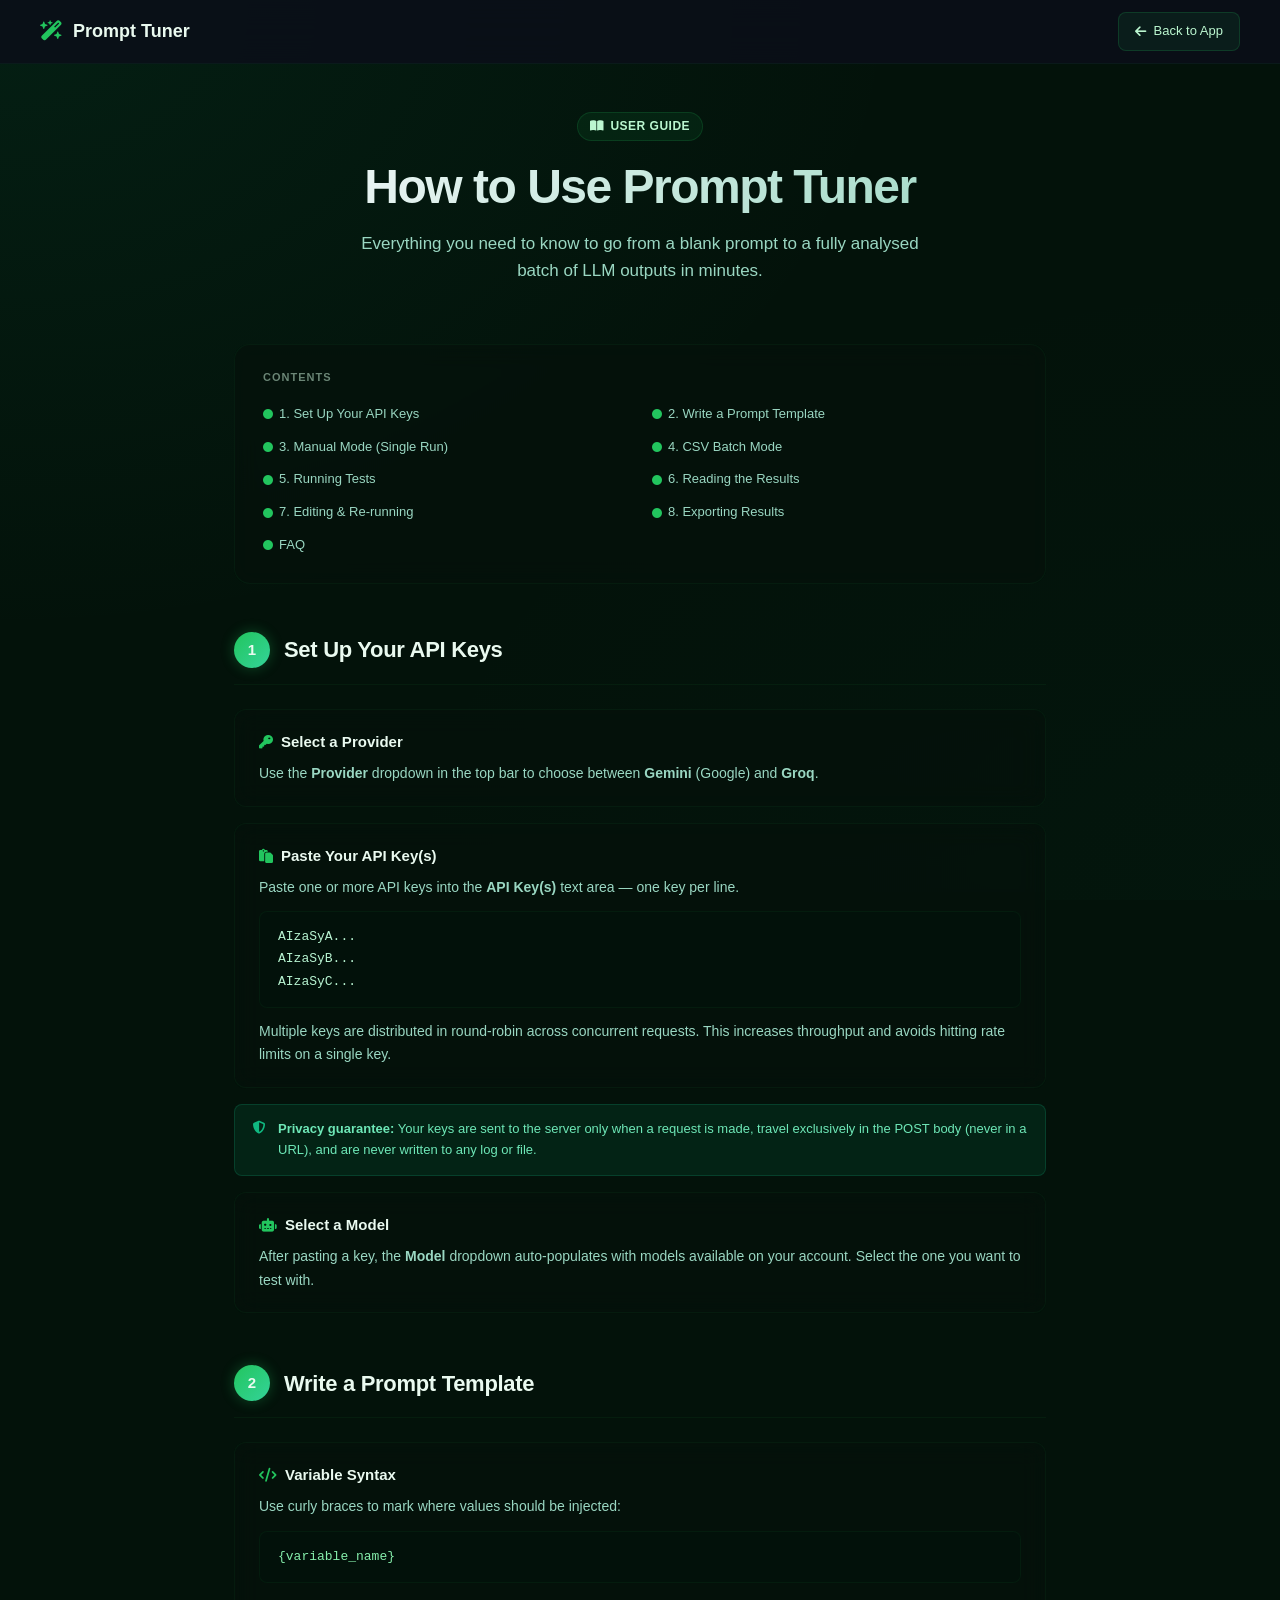
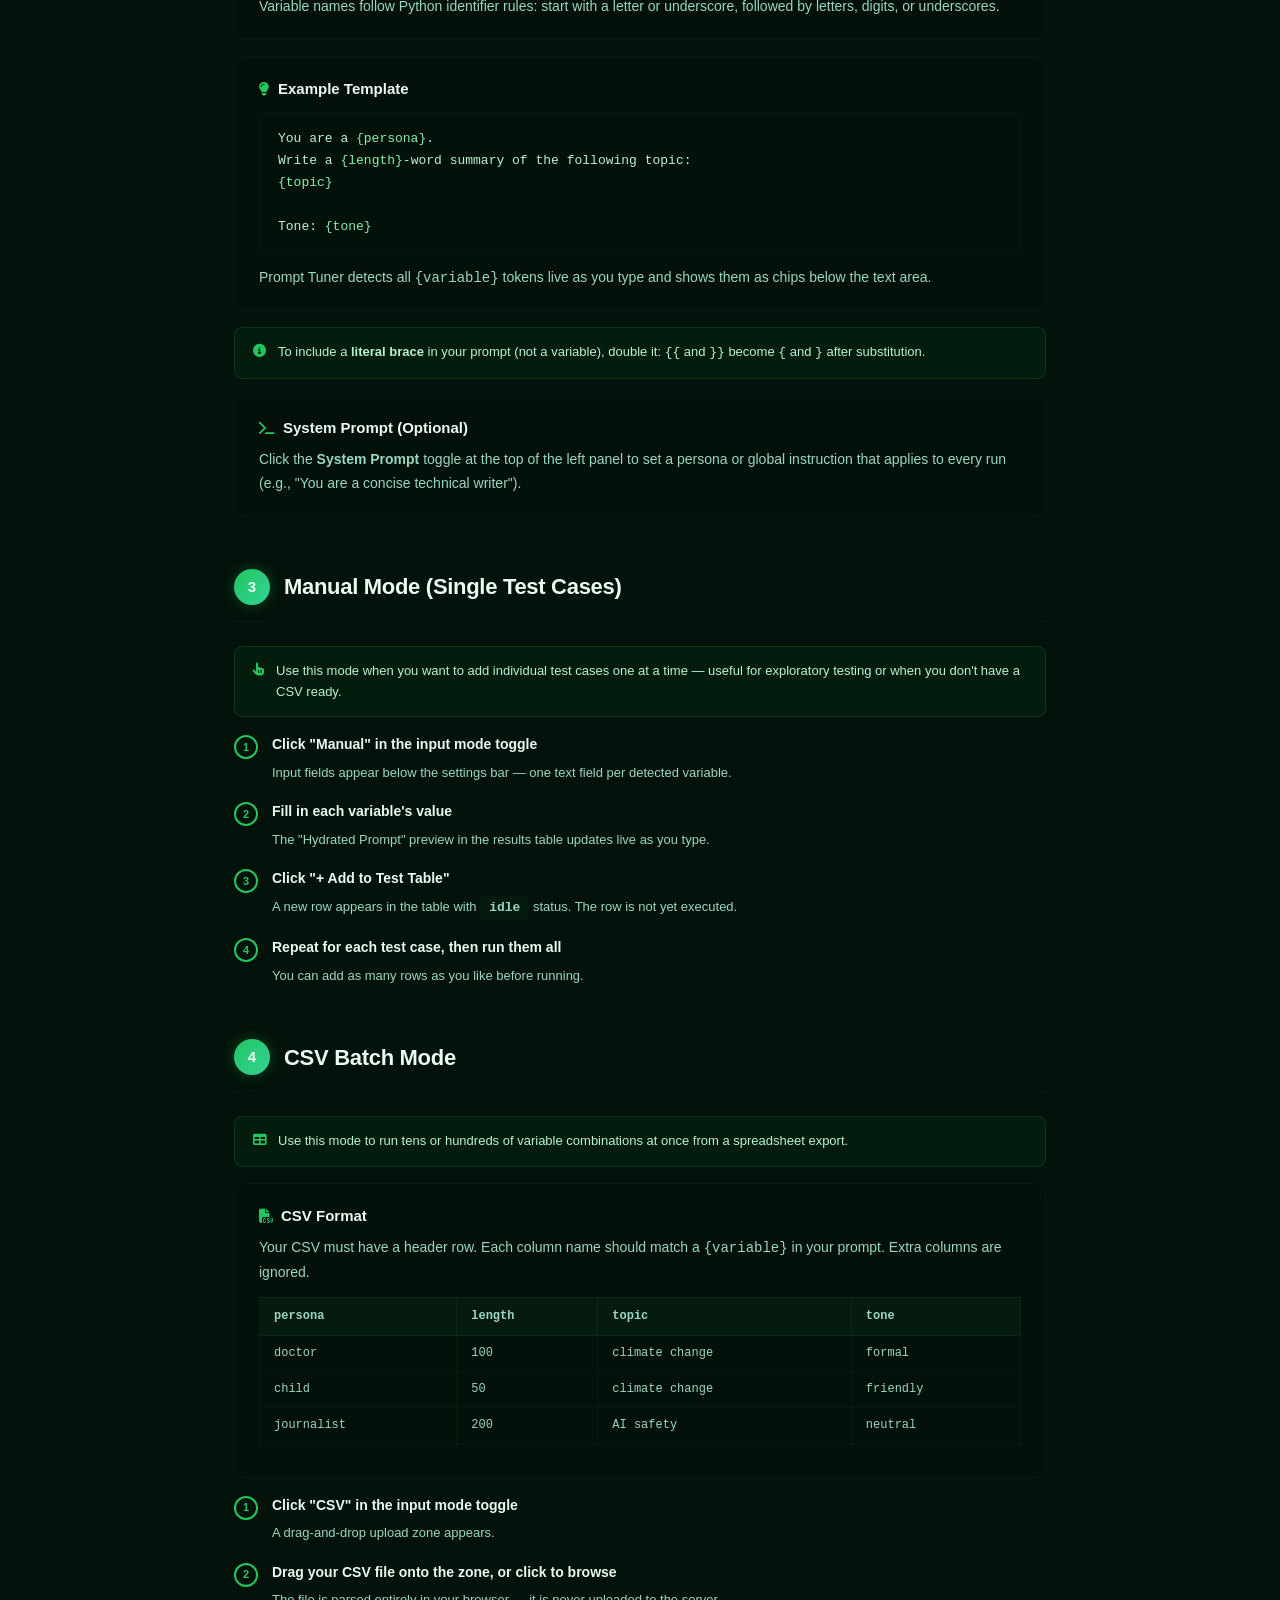
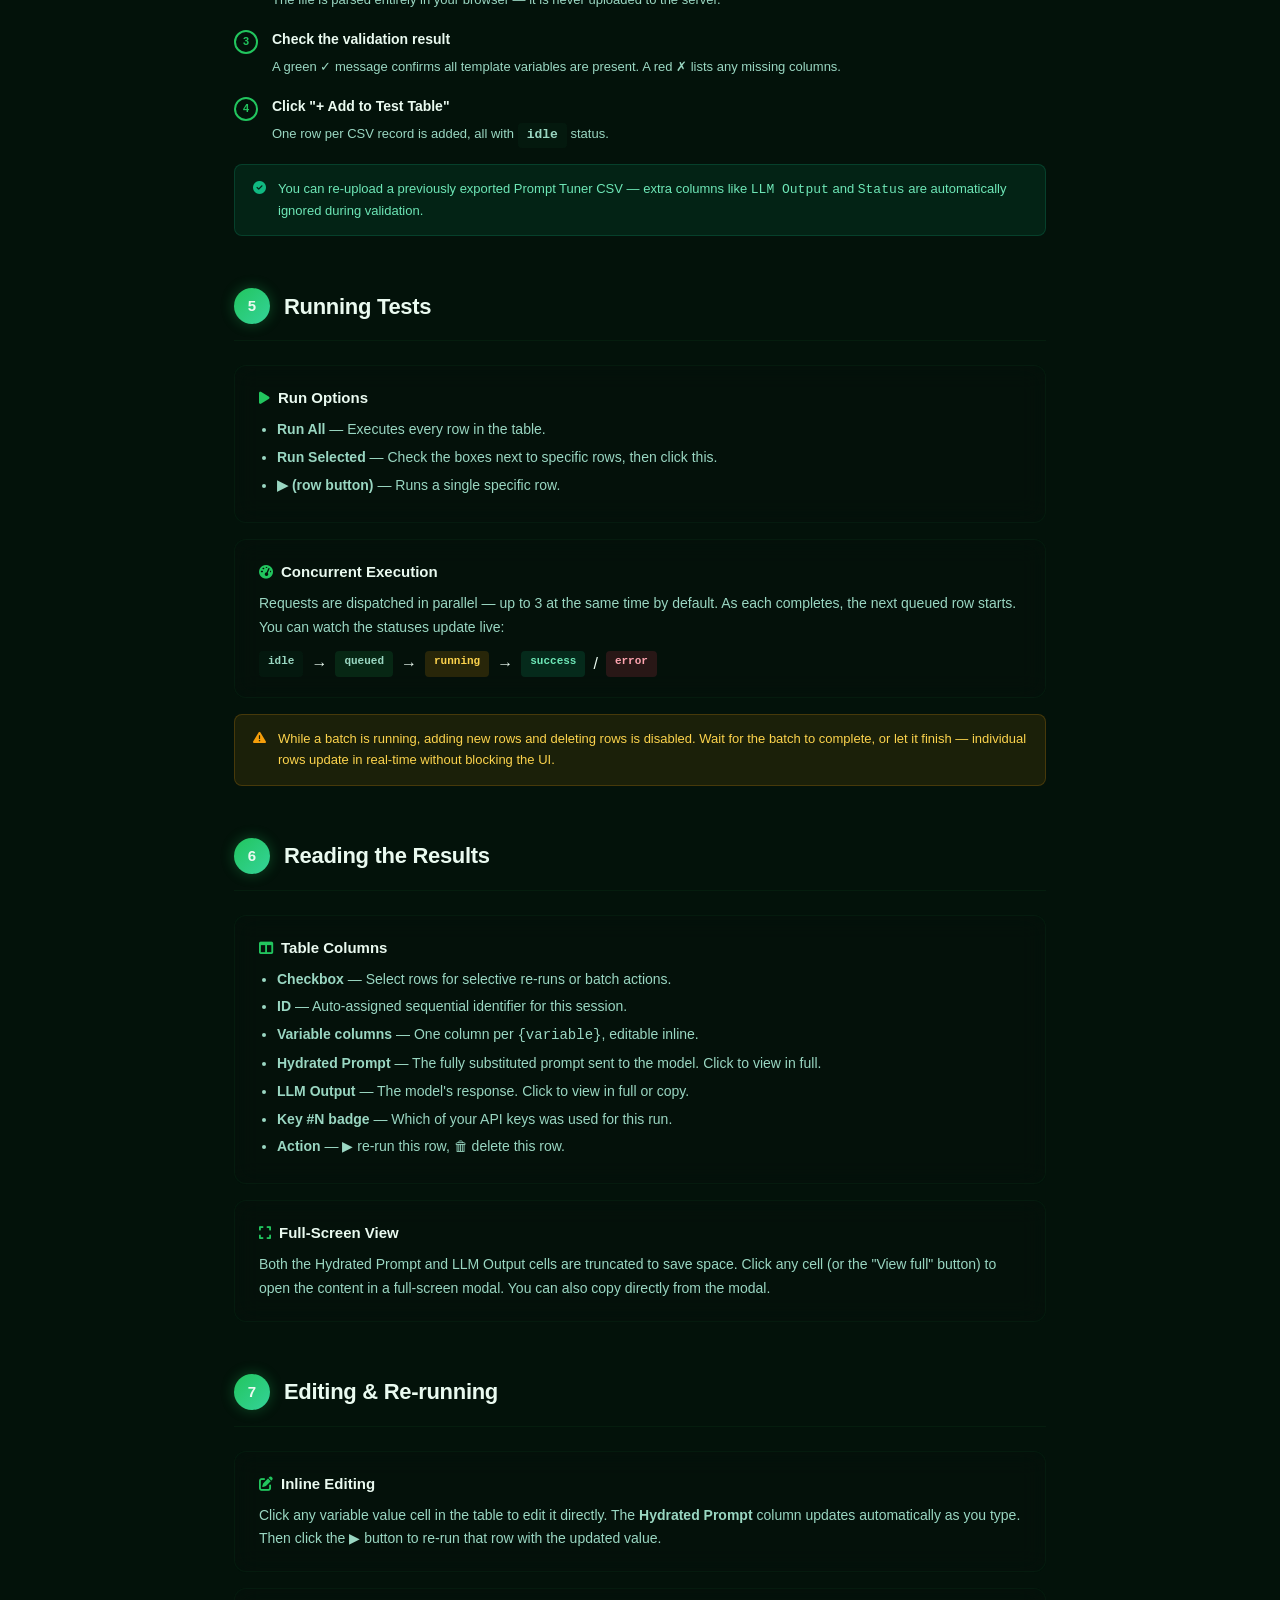
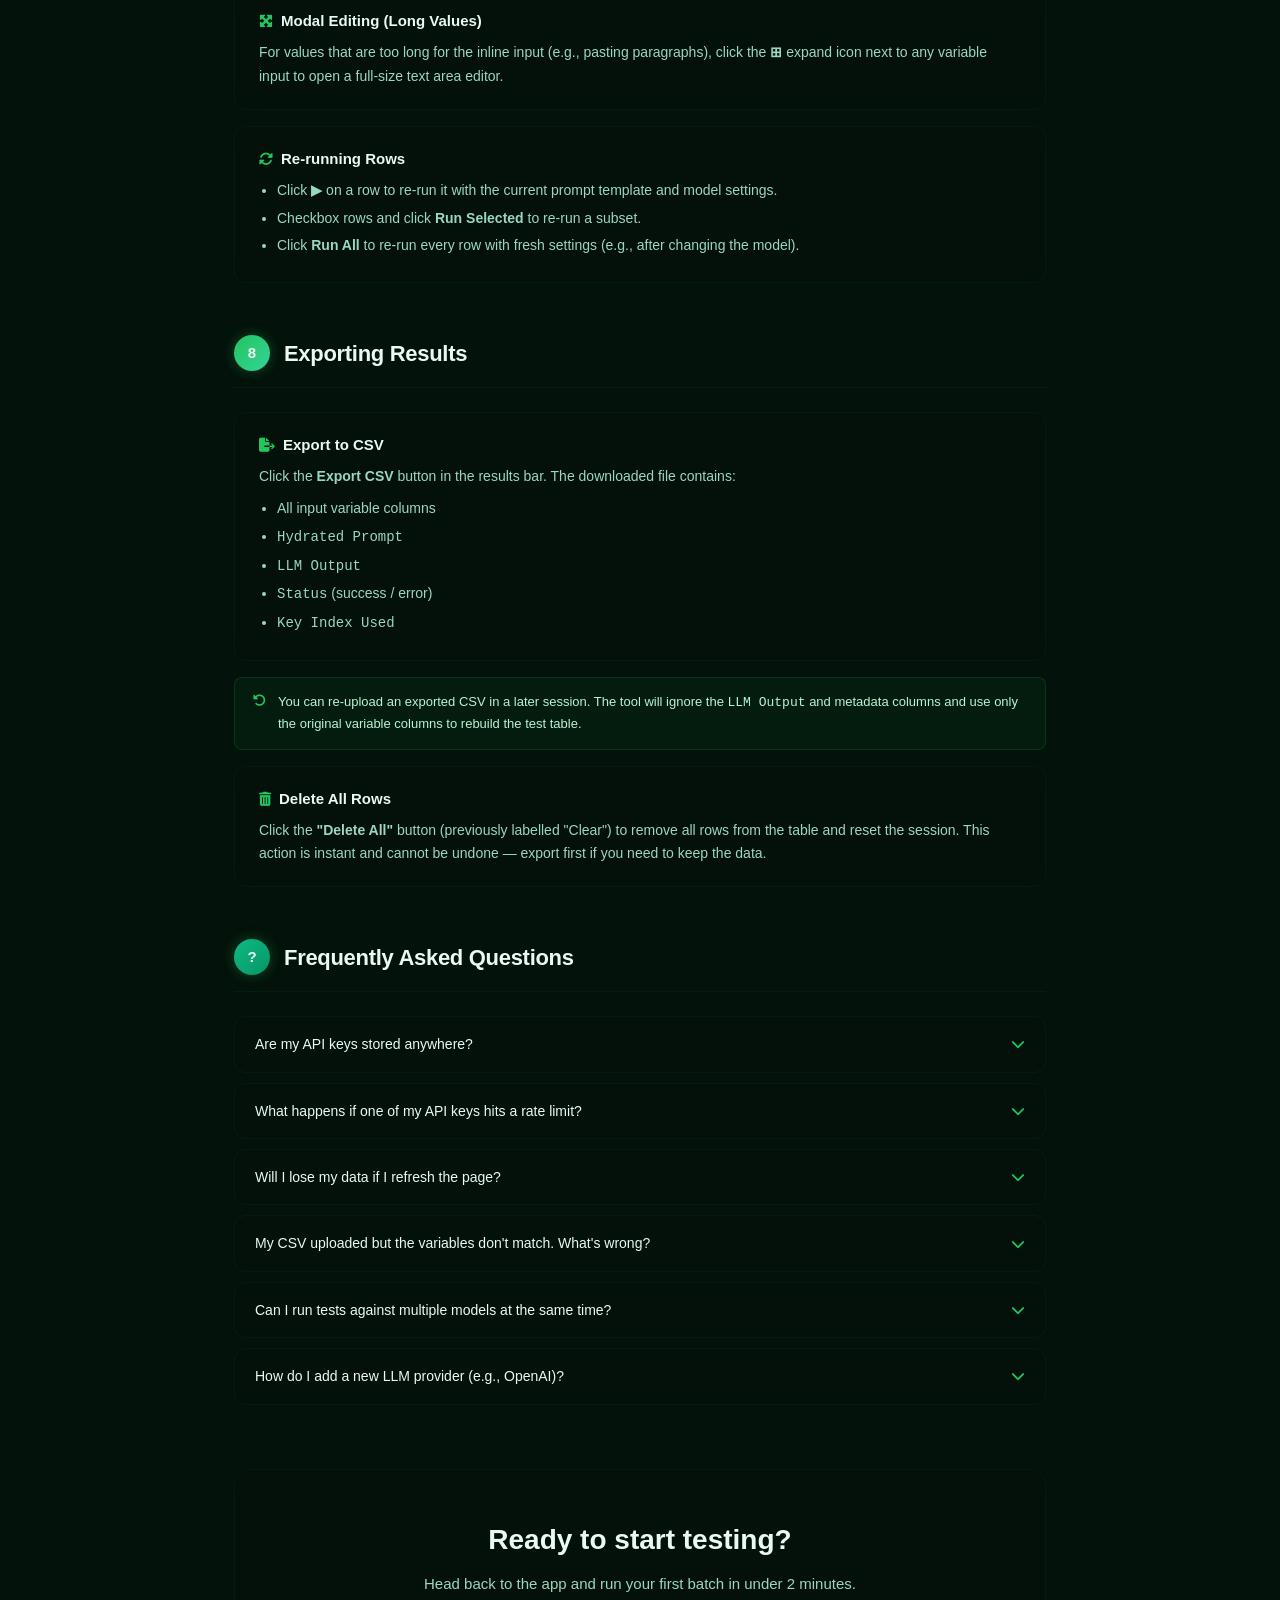
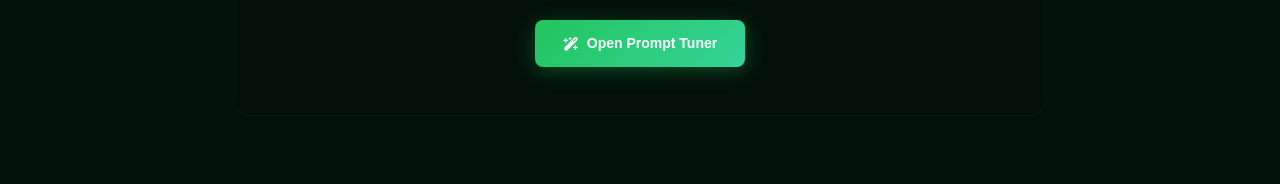
==== commit 1700aac3: "additions" ====
--- a/templates/help.html
+++ b/templates/help.html
@@ -15,18 +15,18 @@
            Design tokens — matches the main app's design system
         ============================================================ */
         :root {
-            --bg-main: #0b0f19;
-            --bg-card: rgba(22, 28, 45, 0.7);
-            --border-color: rgba(255, 255, 255, 0.08);
-            --primary: #6366f1;
-            --primary-hover: #4f46e5;
-            --primary-glow: rgba(99, 102, 241, 0.3);
+            --bg-main: #03120a;
+            --bg-card: rgba(6, 18, 12, 0.66);
+            --border-color: rgba(34, 197, 94, 0.06);
+            --primary: #22c55e;
+            --primary-hover: #16a34a;
+            --primary-glow: rgba(34, 197, 94, 0.32);
             --success: #10b981;
             --warning: #f59e0b;
             --error: #f43f5e;
-            --text-primary: #f8fafc;
-            --text-secondary: #94a3b8;
-            --text-muted: #64748b;
+            --text-primary: #eafaf0;
+            --text-secondary: #9ad7c2;
+            --text-muted: #6b8676;
             --font-heading: 'Outfit', sans-serif;
             --font-body: 'Inter', sans-serif;
             --font-mono: 'JetBrains Mono', monospace;
@@ -40,8 +40,8 @@
         body {
             background-color: var(--bg-main);
             background-image:
-                radial-gradient(at 0% 0%, rgba(99, 102, 241, 0.12) 0px, transparent 55%),
-                radial-gradient(at 100% 100%, rgba(16, 185, 129, 0.06) 0px, transparent 55%);
+                radial-gradient(at 0% 0%, rgba(16, 185, 129, 0.08) 0px, transparent 50%),
+                radial-gradient(at 100% 100%, rgba(6, 120, 80, 0.04) 0px, transparent 50%);
             background-attachment: fixed;
             color: var(--text-primary);
             font-family: var(--font-body);
@@ -85,9 +85,9 @@
             display: flex;
             align-items: center;
             gap: 8px;
-            background: rgba(99, 102, 241, 0.12);
-            border: 1px solid rgba(99, 102, 241, 0.25);
-            color: #a5b4fc;
+            background: rgba(34, 197, 94, 0.08);
+            border: 1px solid rgba(34, 197, 94, 0.18);
+            color: #bbf7d0;
             text-decoration: none;
             padding: 8px 16px;
             border-radius: var(--radius-sm);
@@ -97,7 +97,7 @@
         }
 
         .nav-back:hover {
-            background: rgba(99, 102, 241, 0.22);
+            background: rgba(34, 197, 94, 0.16);
             transform: translateX(-2px);
         }
 
@@ -120,9 +120,9 @@
             display: inline-flex;
             align-items: center;
             gap: 6px;
-            background: rgba(99, 102, 241, 0.12);
-            border: 1px solid rgba(99, 102, 241, 0.25);
-            color: #a5b4fc;
+            background: rgba(34, 197, 94, 0.08);
+            border: 1px solid rgba(34, 197, 94, 0.16);
+            color: #bbf7d0;
             font-size: 12px;
             font-weight: 600;
             padding: 4px 12px;
@@ -139,7 +139,7 @@
             letter-spacing: -1.5px;
             line-height: 1.1;
             margin-bottom: 16px;
-            background: linear-gradient(135deg, #f8fafc 0%, #94a3b8 100%);
+            background: linear-gradient(135deg, #f8fafc 0%, var(--text-secondary) 100%);
             -webkit-background-clip: text;
             -webkit-text-fill-color: transparent;
             background-clip: text;
@@ -181,7 +181,7 @@
         }
 
         .toc-list a {
-            color: #a5b4fc;
+            color: var(--text-secondary);
             text-decoration: none;
             font-size: 13px;
             display: flex;
@@ -190,8 +190,7 @@
             padding: 3px 0;
             transition: color 0.15s ease;
         }
-
-        .toc-list a:hover { color: #c7d2fe; }
+        .toc-list a:hover { color: #b7f3d1; }
         .toc-list a i { font-size: 10px; color: var(--primary); }
 
         /* ============================================================
@@ -212,7 +211,7 @@
             width: 36px;
             height: 36px;
             border-radius: 50%;
-            background: linear-gradient(135deg, var(--primary), #818cf8);
+            background: linear-gradient(135deg, var(--primary), #34d399);
             display: flex;
             align-items: center;
             justify-content: center;
@@ -265,14 +264,14 @@
 
         /* Code / example blocks */
         .code-block {
-            background: #060a12;
-            border: 1px solid rgba(255,255,255,0.07);
+            background: #02110a;
+            border: 1px solid rgba(34,197,94,0.06);
             border-radius: var(--radius-sm);
             padding: 14px 18px;
             margin: 12px 0;
             font-family: var(--font-mono);
             font-size: 13px;
-            color: #c7d2fe;
+            color: #b7f3d1;
             overflow-x: auto;
             line-height: 1.7;
         }
@@ -294,9 +293,9 @@
         .callout i { flex-shrink: 0; margin-top: 2px; }
 
         .callout-tip {
-            background: rgba(99, 102, 241, 0.1);
-            border: 1px solid rgba(99, 102, 241, 0.2);
-            color: #c7d2fe;
+            background: rgba(34, 197, 94, 0.06);
+            border: 1px solid rgba(34, 197, 94, 0.14);
+            color: #b7f3d1;
         }
         .callout-tip i { color: var(--primary); }
 
@@ -356,8 +355,8 @@
             font-weight: 600;
             font-family: var(--font-mono);
         }
-        .badge-idle { background: rgba(148,163,184,.12); color: #94a3b8; }
-        .badge-pending { background: rgba(99,102,241,.15); color: #a5b4fc; }
+        .badge-idle { background: rgba(34,197,94,.04); color: var(--text-secondary); }
+        .badge-pending { background: rgba(34,197,94,.12); color: var(--text-secondary); }
         .badge-running { background: rgba(245,158,11,.15); color: #fcd34d; }
         .badge-success { background: rgba(16,185,129,.15); color: #6ee7b7; }
         .badge-error { background: rgba(244,63,94,.15); color: #fda4af; }
@@ -370,13 +369,13 @@
             font-size: 13px;
         }
         .csv-table th {
-            background: rgba(99,102,241,.15);
-            color: #a5b4fc;
+            background: rgba(34,197,94,.06);
+            color: var(--text-secondary);
             padding: 9px 14px;
             text-align: left;
             font-family: var(--font-mono);
             font-size: 12px;
-            border: 1px solid rgba(99,102,241,.2);
+            border: 1px solid rgba(34,197,94,.08);
         }
         .csv-table td {
             padding: 8px 14px;
@@ -462,7 +461,7 @@
             display: inline-flex;
             align-items: center;
             gap: 8px;
-            background: linear-gradient(135deg, var(--primary), #818cf8);
+            background: linear-gradient(135deg, var(--primary), #34d399);
             color: #fff;
             text-decoration: none;
             padding: 12px 28px;
@@ -569,7 +568,7 @@
         <div class="info-card">
             <h3><i class="fa-solid fa-lightbulb"></i> Example Template</h3>
             <div class="code-block">You are a <span class="var">{persona}</span>.<br>Write a <span class="var">{length}</span>-word summary of the following topic:<br><span class="var">{topic}</span><br><br>Tone: <span class="var">{tone}</span></div>
-            <p style="margin-top:10px">Prompt Tuner detects all <code style="font-family: var(--font-mono); color:#a5b4fc">{variable}</code> tokens live as you type and shows them as chips below the text area.</p>
+            <p style="margin-top:10px">Prompt Tuner detects all <code style="font-family: var(--font-mono); color:var(--text-secondary)">{variable}</code> tokens live as you type and shows them as chips below the text area.</p>
         </div>
 
         <div class="callout callout-tip">
@@ -645,7 +644,7 @@
 
         <div class="info-card">
             <h3><i class="fa-solid fa-file-csv"></i> CSV Format</h3>
-            <p>Your CSV must have a header row. Each column name should match a <code style="font-family: var(--font-mono); color:#a5b4fc">{variable}</code> in your prompt. Extra columns are ignored.</p>
+            <p>Your CSV must have a header row. Each column name should match a <code style="font-family: var(--font-mono); color:var(--text-secondary)">{variable}</code> in your prompt. Extra columns are ignored.</p>
             <div class="csv-table-wrapper">
                 <table class="csv-table">
                     <thead>
@@ -751,7 +750,7 @@
             <ul>
                 <li><strong>Checkbox</strong> — Select rows for selective re-runs or batch actions.</li>
                 <li><strong>ID</strong> — Auto-assigned sequential identifier for this session.</li>
-                <li><strong>Variable columns</strong> — One column per <code style="font-family:var(--font-mono);color:#a5b4fc">{variable}</code>, editable inline.</li>
+                <li><strong>Variable columns</strong> — One column per <code style="font-family:var(--font-mono);color:var(--text-secondary)">{variable}</code>, editable inline.</li>
                 <li><strong>Hydrated Prompt</strong> — The fully substituted prompt sent to the model. Click to view in full.</li>
                 <li><strong>LLM Output</strong> — The model's response. Click to view in full or copy.</li>
                 <li><strong>Key #N badge</strong> — Which of your API keys was used for this run.</li>
@@ -808,10 +807,10 @@
             <p>Click the <strong>Export CSV</strong> button in the results bar. The downloaded file contains:</p>
             <ul style="margin-top: 8px;">
                 <li>All input variable columns</li>
-                <li><code style="font-family:var(--font-mono);color:#a5b4fc">Hydrated Prompt</code></li>
-                <li><code style="font-family:var(--font-mono);color:#a5b4fc">LLM Output</code></li>
-                <li><code style="font-family:var(--font-mono);color:#a5b4fc">Status</code> (success / error)</li>
-                <li><code style="font-family:var(--font-mono);color:#a5b4fc">Key Index Used</code></li>
+                <li><code style="font-family:var(--font-mono);color:var(--text-secondary)">Hydrated Prompt</code></li>
+                <li><code style="font-family:var(--font-mono);color:var(--text-secondary)">LLM Output</code></li>
+                <li><code style="font-family:var(--font-mono);color:var(--text-secondary)">Status</code> (success / error)</li>
+                <li><code style="font-family:var(--font-mono);color:var(--text-secondary)">Key Index Used</code></li>
             </ul>
         </div>
 
